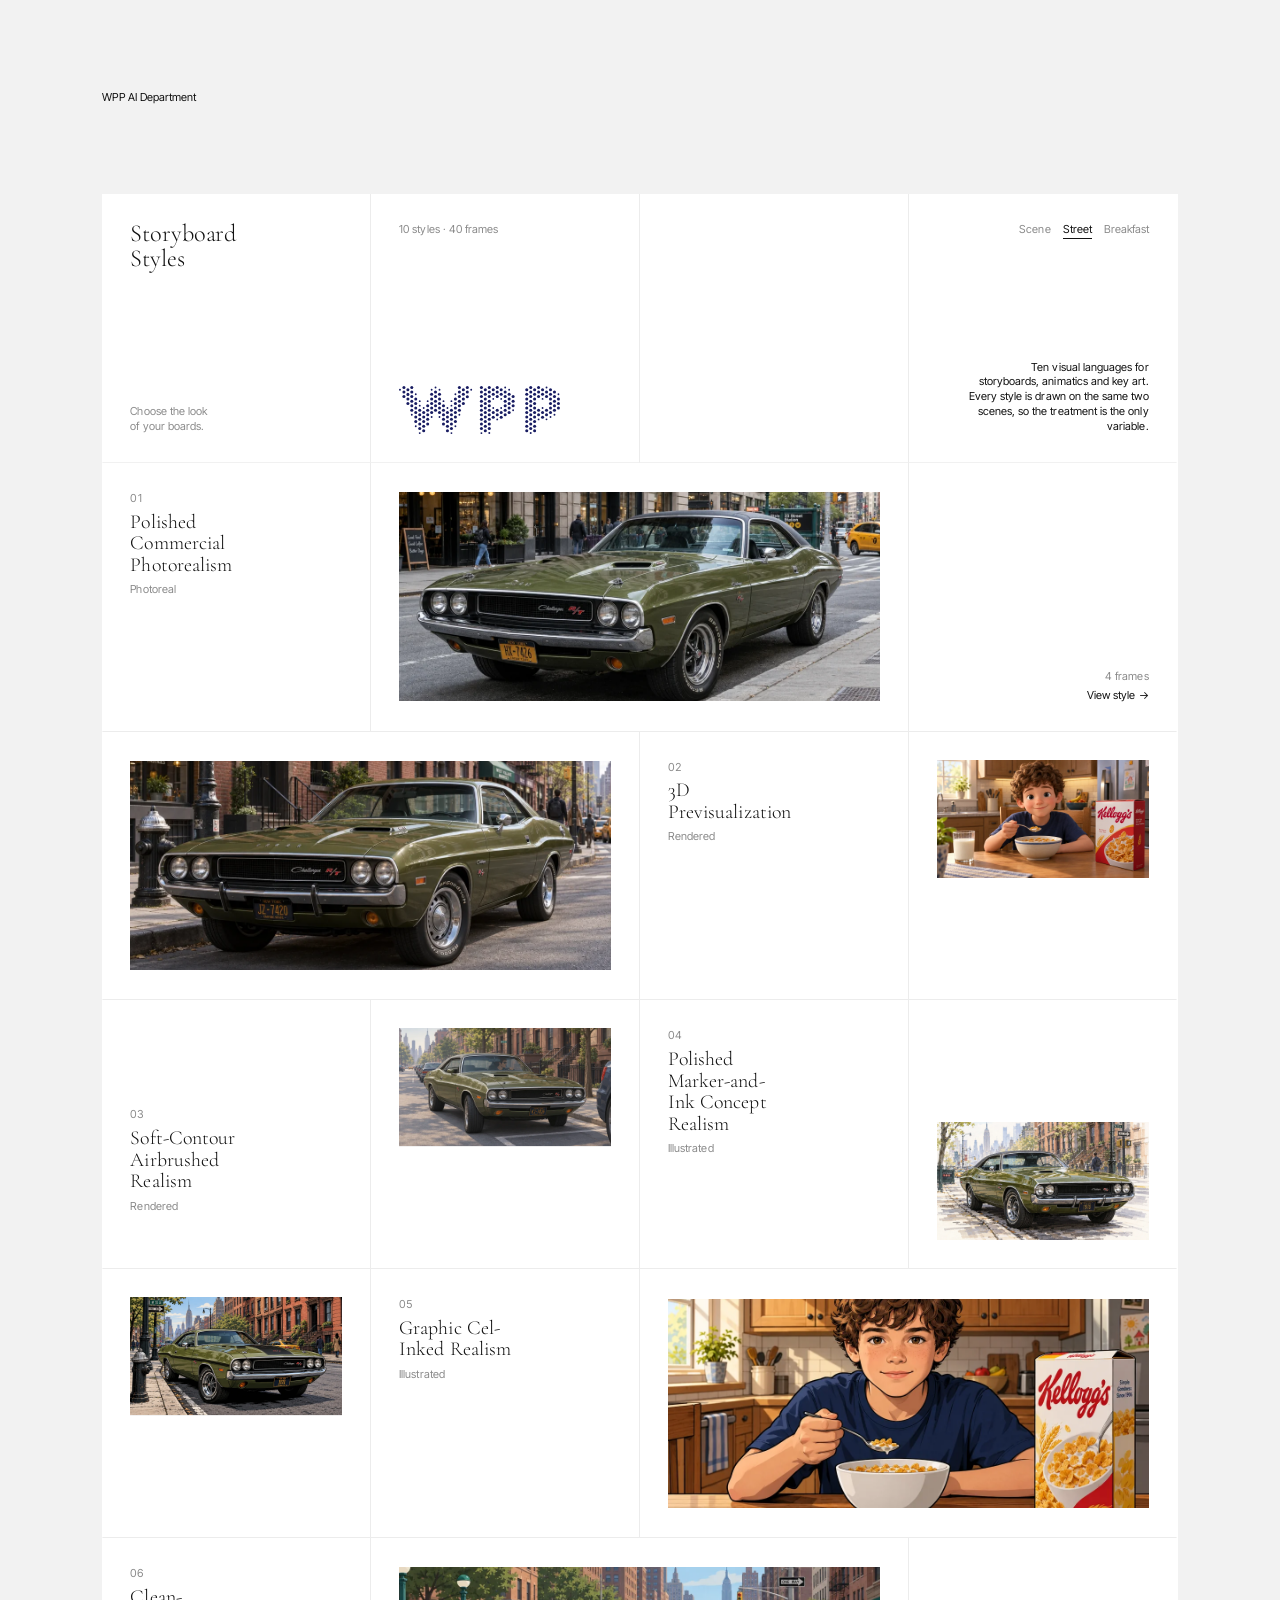
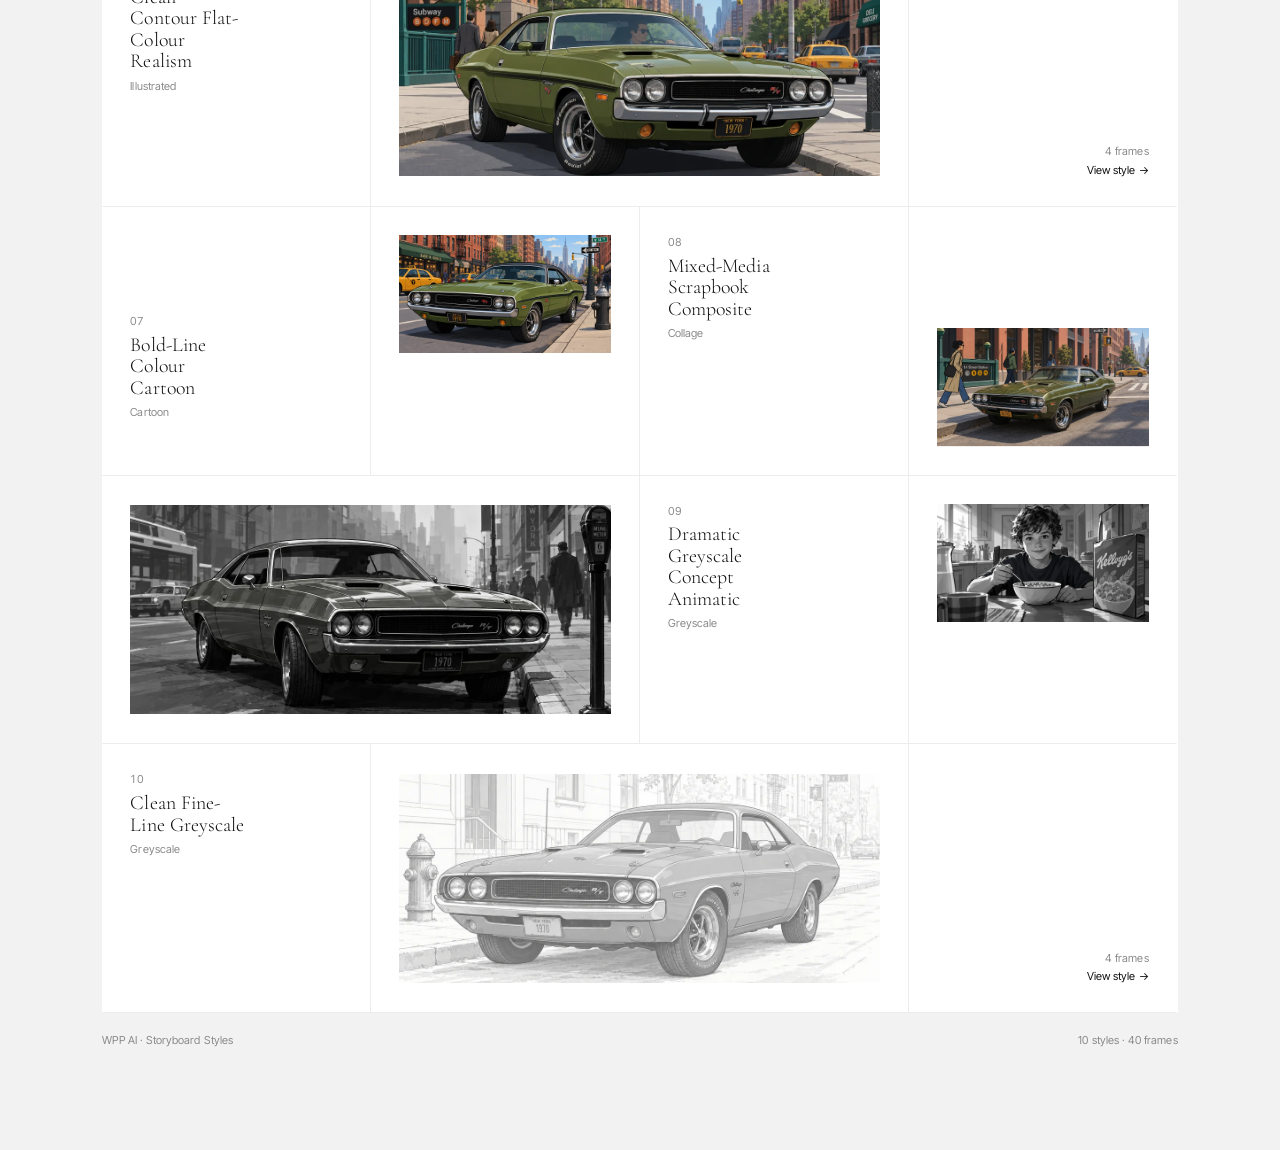
==== index.html @ 251be4d9 "Add files via upload" ====
<!doctype html>
<html lang="en">
<head>
  <meta charset="utf-8">
  <meta name="viewport" content="width=device-width, initial-scale=1">
  <title>Storyboard Styles · WPP AI</title>
  <meta name="description" content="Ten visual languages for storyboards, animatics and key art. Browse and choose the look of your boards.">
  <meta property="og:title" content="Storyboard Styles · WPP AI">
  <meta property="og:description" content="Ten visual languages for storyboards, animatics and key art.">
  <link rel="icon" href="assets/favicon.svg" type="image/svg+xml">
  <link rel="preconnect" href="https://fonts.googleapis.com">
  <link rel="preconnect" href="https://fonts.gstatic.com" crossorigin>
  <link href="https://fonts.googleapis.com/css2?family=Cormorant+Garamond:ital,wght@0,300;0,400;1,300&family=Inter+Tight:wght@400;500&display=swap" rel="stylesheet">
  <link rel="stylesheet" href="styles.css">
</head>
<body>
  <a class="skip" href="#main">Skip to styles</a>

  <p class="crumb" id="crumb">WPP AI Department</p>

  <div class="card" id="main" tabindex="-1">
    <!-- Header row: rendered by app.js so it can change per view -->
    <header class="grid header" id="header"></header>
    <main id="view" aria-live="polite"></main>
  </div>

  <footer class="foot">
    <span>WPP AI · Storyboard Styles</span>
    <span id="foot-count">10 styles · 40 frames</span>
  </footer>

  <!-- Index overlay -->
  <div class="index" id="index" hidden>
    <div class="index-inner">
      <div class="index-head">
        <span class="micro">Index</span>
        <button class="micro link" id="index-close" type="button">Close</button>
      </div>
      <div class="index-body">
        <ol class="index-list" id="index-list"></ol>
        <figure class="index-peek" aria-hidden="true"><img id="index-peek" alt=""></figure>
      </div>
    </div>
  </div>

  <!-- Lightbox -->
  <div class="lightbox" id="lightbox" hidden role="dialog" aria-modal="true" aria-label="Frame viewer">
    <button class="lb-close micro link" id="lb-close" type="button">Close</button>
    <button class="lb-arrow lb-prev" id="lb-prev" type="button" aria-label="Previous frame">←</button>
    <figure class="lb-figure">
      <img id="lb-img" alt="">
      <figcaption class="micro" id="lb-cap"></figcaption>
    </figure>
    <button class="lb-arrow lb-next" id="lb-next" type="button" aria-label="Next frame">→</button>
  </div>

  <div class="toast micro" id="toast" role="status" hidden></div>

  <script src="data.js"></script>
  <script src="app.js"></script>
</body>
</html>
---- styles.css ----
/* Storyboard Styles · WPP AI
   Grid language after the Minus "Projects" page: a white sheet of square cells on a pale ground,
   hairline cell borders, micro labels in a neutral grotesk, names in a light Garamond. */

:root {
  --ground: #f2f2f2;
  --sheet: #ffffff;
  --ink: #111111;
  --muted: #8a8a8a;
  --hair: #ececec;
  --navy: #181c62;           /* sampled from the WPP logo */
  --cell-pad: clamp(14px, 2.2vw, 28px);
  --gutter: clamp(16px, 8vw, 160px);
  --serif: "Cormorant Garamond", "EB Garamond", Garamond, "Times New Roman", serif;
  --sans: "Inter Tight", "Helvetica Neue", Helvetica, Arial, sans-serif;
  --ease: cubic-bezier(.2, .7, .1, 1);
}

* { box-sizing: border-box; }
html { -webkit-text-size-adjust: 100%; }
body {
  margin: 0;
  background: var(--ground);
  color: var(--ink);
  font: 400 11px/1.35 var(--sans);
  letter-spacing: .005em;
  -webkit-font-smoothing: antialiased;
}
img { display: block; max-width: 100%; }
button { font: inherit; color: inherit; background: none; border: 0; padding: 0; cursor: pointer; }
a { color: inherit; text-decoration: none; }
:focus-visible { outline: 1px solid var(--ink); outline-offset: 3px; }

.skip { position: absolute; left: -9999px; }
.skip:focus { left: 16px; top: 16px; background: var(--sheet); padding: 8px 12px; z-index: 50; }

.micro { font: 400 11px/1.35 var(--sans); }
.muted { color: var(--muted); }
.link { position: relative; }
.link::after {
  content: ""; position: absolute; left: 0; right: 0; bottom: -2px; height: 1px;
  background: currentColor; transform: scaleX(0); transform-origin: left;
  transition: transform .5s var(--ease);
}
.link:hover::after, .link:focus-visible::after { transform: scaleX(1); }

/* ---------- Page frame ---------- */
.crumb {
  margin: 0;
  padding: clamp(40px, 7vw, 104px) var(--gutter) clamp(40px, 7vw, 104px);
}
.card {
  width: calc(100% - 2 * var(--gutter));
  max-width: 1320px;
  margin: 0 auto;
  background: var(--sheet);
  outline: none;
}
.foot {
  display: flex; justify-content: space-between; gap: 16px;
  width: calc(100% - 2 * var(--gutter)); max-width: 1320px;
  margin: 0 auto; padding: 20px 0 clamp(48px, 8vw, 120px);
  color: var(--muted);
}

/* ---------- Grid ---------- */
.grid {
  display: grid;
  grid-template-columns: repeat(4, minmax(0, 1fr));
}
.cell {
  position: relative;
  aspect-ratio: 1 / 1;
  padding: var(--cell-pad);
  border-right: 1px solid var(--hair);
  border-bottom: 1px solid var(--hair);
  display: flex; flex-direction: column;
  min-width: 0;
}
.cell.span2 { grid-column: span 2; aspect-ratio: auto; }
.grid { clip-path: inset(0 1px 0 0); }   /* hides the right hairline of the last column */

/* cell alignment helpers */
.tl { justify-content: flex-start; align-items: flex-start; text-align: left; }
.tr { justify-content: flex-start; align-items: flex-end; text-align: right; }
.bl { justify-content: flex-end; align-items: flex-start; text-align: left; }
.br { justify-content: flex-end; align-items: flex-end; text-align: right; }
.split { justify-content: space-between; }

/* ---------- Header ---------- */
.header .cell { aspect-ratio: 1 / 1; }
.title {
  font: 300 clamp(20px, 1.9vw, 27px)/1.02 var(--serif);
  letter-spacing: -.005em;
  margin: 0;
}
.title em { font-style: italic; }
.logo { width: 76%; max-width: 230px; margin-top: auto; }
.logo img { width: 100%; height: auto; }
.menu {
  display: inline-flex; flex-direction: column; gap: 4px; width: 20px; padding: 4px 0;
}
.menu span { display: block; height: 1px; background: var(--ink); transition: transform .4s var(--ease); }
.menu:hover span:first-child { transform: translateX(-3px); }
.menu:hover span:last-child { transform: translateX(3px); }
.intro { max-width: 22ch; margin: 0; }
.intro-wide { max-width: 30ch; }

/* scene toggle */
.toggle { display: inline-flex; gap: 12px; align-items: baseline; }
.toggle button { color: var(--muted); transition: color .3s; }
.toggle button[aria-pressed="true"] { color: var(--ink); }
.toggle button[aria-pressed="true"]::after { transform: scaleX(1); }

/* ---------- Index rows ---------- */
.item { cursor: pointer; }
.frame {
  width: 100%;
  overflow: hidden;
  background: #f6f6f6;
}
.frame img {
  width: 100%; height: 100%;
  object-fit: cover;
  transform: scale(1.001);
  transition: transform 1.2s var(--ease), opacity .6s var(--ease);
}
.frame.wide { aspect-ratio: 2.3 / 1; margin: auto 0; }
.frame.natural { aspect-ratio: 1088 / 608; }
.cell.bottom .frame { margin-top: auto; }
.item.is-hover .frame img { transform: scale(1.035); }
.item .frame img.swap { opacity: 0; }

.name {
  font: 300 clamp(17px, 1.55vw, 22px)/1.08 var(--serif);
  margin: 0;
  max-width: 13ch;
  transition: color .3s;
}
.num { color: var(--muted); margin-bottom: 6px; font-variant-numeric: tabular-nums; }
.fam { color: var(--muted); margin-top: 6px; }
.cta {
  display: inline-block; margin-top: 12px;
  opacity: 0; transform: translateY(4px);
  transition: opacity .45s var(--ease), transform .45s var(--ease);
}
.item.is-hover .cta, .item:focus-visible .cta { opacity: 1; transform: none; }
.meta-cta { opacity: 1; transform: none; }
.item.is-hover .meta-cta::after { transform: scaleX(1); }

/* Mobile list replaces the grid under 760px */
.mlist { display: none; }

/* ---------- Detail ---------- */
.d-name {
  font: 300 clamp(30px, 3.6vw, 52px)/1 var(--serif);
  letter-spacing: -.01em;
  margin: 0;
}
.d-desc { max-width: 34ch; margin: 14px 0 0; font-size: 12px; line-height: 1.45; }
.stage-row { grid-column: 1 / -1; aspect-ratio: auto; padding: var(--cell-pad); }
.stage {
  position: relative;
  display: grid; gap: var(--cell-pad);
  grid-template-columns: 1fr;
}
.stage.compare { grid-template-columns: 1fr 1fr; }
.pane { margin: 0; }
.pane .frame { cursor: zoom-in; }
.pane .frame img { transition: opacity .35s var(--ease), transform 1.2s var(--ease); }
.pane .frame:hover img { transform: scale(1.012); }
.pane figcaption {
  display: flex; justify-content: space-between; gap: 12px;
  padding-top: 10px; color: var(--muted);
}
.pane figcaption b { font-weight: 400; color: var(--ink); }
.stage-bar {
  display: flex; flex-wrap: wrap; justify-content: space-between; align-items: baseline;
  gap: 12px 24px; margin-top: 18px;
}
.stage-bar .group { display: flex; gap: 18px; align-items: baseline; flex-wrap: wrap; }
.select {
  appearance: none; -webkit-appearance: none;
  font: 400 11px var(--sans); color: var(--ink);
  border: 0; border-bottom: 1px solid var(--ink); border-radius: 0;
  background: transparent; padding: 0 16px 2px 0; cursor: pointer;
  background-image: linear-gradient(45deg, transparent 50%, var(--ink) 50%), linear-gradient(135deg, var(--ink) 50%, transparent 50%);
  background-position: right 5px top 6px, right 1px top 6px;
  background-size: 4px 4px; background-repeat: no-repeat;
}

.thumb { cursor: pointer; }
.thumb .frame img { transition: transform 1s var(--ease), opacity .4s; opacity: .55; }
.thumb:hover .frame img { opacity: .9; }
.thumb[aria-current="true"] .frame img { opacity: 1; }
.thumb .tcap, .thumb .bar { align-self: stretch; }
.thumb .tcap { display: flex; justify-content: space-between; margin-top: 10px; color: var(--muted); }
.thumb[aria-current="true"] .tcap { color: var(--ink); }
.thumb .bar { height: 1px; background: var(--ink); margin-top: 8px; transform: scaleX(0); transform-origin: left; transition: transform .5s var(--ease); }
.thumb[aria-current="true"] .bar { transform: scaleX(1); }

.nav-cell .name { max-width: 16ch; }
.nav-cell .frame { width: 64%; margin-top: auto; }
.nav-cell.br .frame { margin-left: auto; }

/* ---------- Index overlay ---------- */
.index {
  position: fixed; inset: 0; z-index: 40;
  background: var(--ground);
  display: flex; justify-content: center; align-items: stretch;
  animation: fade .35s var(--ease);
}
.index[hidden] { display: none; }
.index-inner { width: calc(100% - 2 * var(--gutter)); max-width: 1320px; display: flex; flex-direction: column; }
.index-head { display: flex; justify-content: space-between; padding: clamp(40px, 7vw, 104px) 0 32px; }
.index-body { display: grid; grid-template-columns: 1.2fr 1fr; gap: 48px; flex: 1; min-height: 0; }
.index-list { list-style: none; margin: 0; padding: 0; overflow: auto; }
.index-list li { border-top: 1px solid #e2e2e2; }
.index-list li:last-child { border-bottom: 1px solid #e2e2e2; }
.index-list a {
  display: grid; grid-template-columns: 40px 1fr auto; align-items: baseline; gap: 12px;
  padding: 12px 0;
}
.index-list .iname { font: 300 clamp(22px, 2.6vw, 36px)/1.05 var(--serif); transition: transform .5s var(--ease); }
.index-list a:hover .iname, .index-list a:focus-visible .iname { transform: translateX(8px); }
.index-peek { margin: 0; align-self: start; position: sticky; top: 0; }
.index-peek img { width: 100%; aspect-ratio: 1088 / 608; object-fit: cover; opacity: 0; transition: opacity .35s var(--ease); }
.index-peek img.on { opacity: 1; }

/* ---------- Lightbox ---------- */
.lightbox {
  position: fixed; inset: 0; z-index: 45; background: #fff;
  display: grid; grid-template-columns: 64px 1fr 64px; align-items: center;
  animation: fade .3s var(--ease);
}
.lightbox[hidden] { display: none; }
.lb-figure { margin: 0; display: flex; flex-direction: column; align-items: center; gap: 12px; padding: 56px 0; height: 100vh; justify-content: center; }
.lb-figure img { max-height: calc(100vh - 140px); width: auto; max-width: 100%; object-fit: contain; }
.lb-figure figcaption { color: var(--muted); }
.lb-close { position: absolute; top: 24px; right: 28px; z-index: 2; }
.lb-arrow { font: 300 28px var(--serif); height: 100%; opacity: .5; transition: opacity .3s; }
.lb-arrow:hover { opacity: 1; }

.toast {
  position: fixed; left: 50%; bottom: 28px; transform: translateX(-50%);
  background: var(--ink); color: #fff; padding: 9px 14px; z-index: 60;
  animation: fade .3s var(--ease);
}

/* ---------- View transition ---------- */
#view.enter { animation: rise .6s var(--ease); }
@keyframes rise { from { opacity: 0; transform: translateY(8px); } to { opacity: 1; transform: none; } }
@keyframes fade { from { opacity: 0; } to { opacity: 1; } }

@media (prefers-reduced-motion: reduce) {
  *, *::before, *::after { animation: none !important; transition: none !important; }
}

/* ---------- Responsive ---------- */
@media (max-width: 1080px) {
  .name { max-width: none; }
  .cta { opacity: 1; transform: none; }
}

@media (max-width: 760px) {
  body { font-size: 12px; }
  .micro { font-size: 12px; }
  :root { --gutter: 16px; --cell-pad: 16px; }
  .crumb { padding: 28px var(--gutter); }

  .header { grid-template-columns: 1fr 1fr; }
  .header .cell { aspect-ratio: auto; min-height: 150px; }
  .header .hide-m { display: none; }
  .logo { width: 88%; }

  .rows { display: none; }
  .mlist { display: block; }
  .mitem { display: block; padding: 16px; border-bottom: 1px solid var(--hair); }
  .mitem .frame { aspect-ratio: 1088 / 608; }
  .mitem .mrow { display: flex; justify-content: space-between; align-items: flex-end; gap: 12px; margin-top: 12px; }
  .mitem .name { max-width: none; font-size: 22px; }
  .mitem .mrow > .micro, .cta { white-space: nowrap; }
  .nav-cell { gap: 14px; }

  .detail .grid { grid-template-columns: 1fr 1fr; }
  .detail .cell { aspect-ratio: auto; min-height: 0; }
  .detail .d-head { grid-column: 1 / -1; }
  .detail .hide-m { display: none; }
  .stage.compare { grid-template-columns: 1fr; }
  .nav-cell .frame { width: 100%; }

  .index-body { grid-template-columns: 1fr; }
  .index-peek { display: none; }
  .lightbox { grid-template-columns: 40px 1fr 40px; }
}
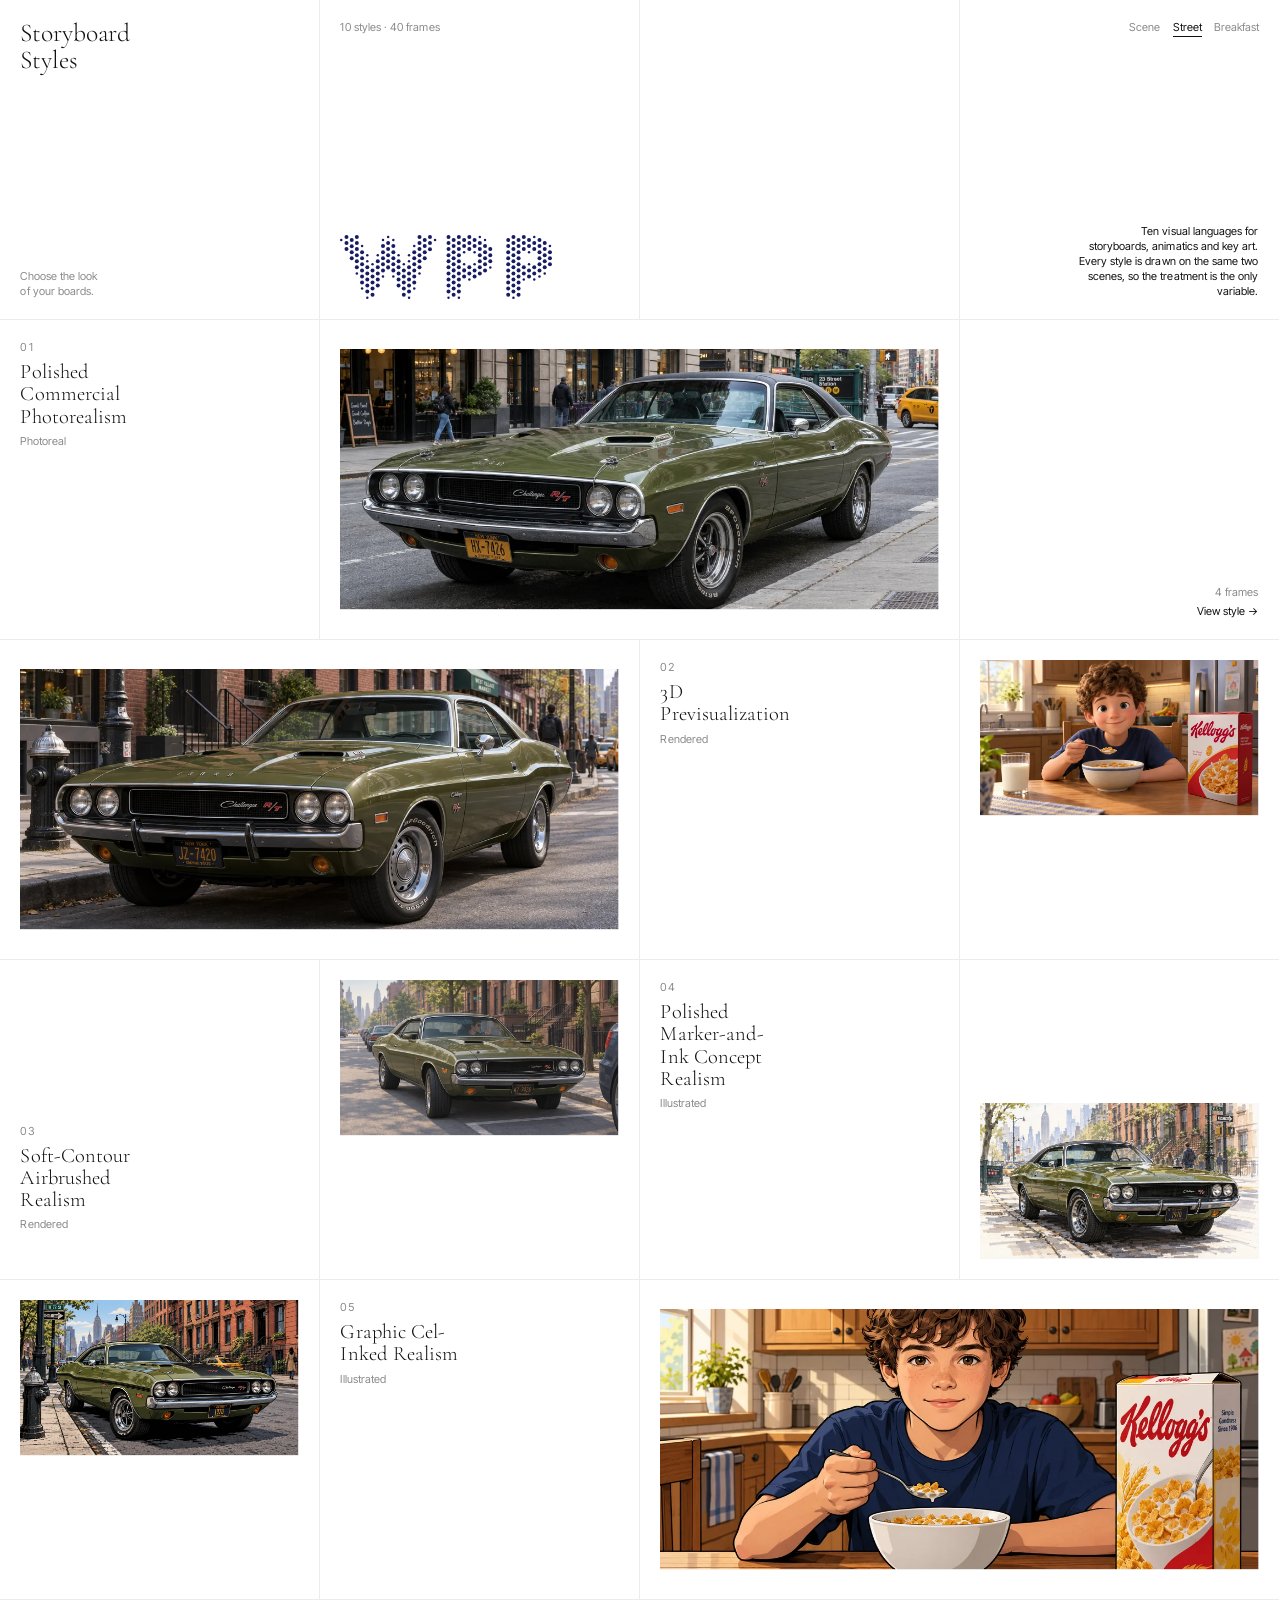
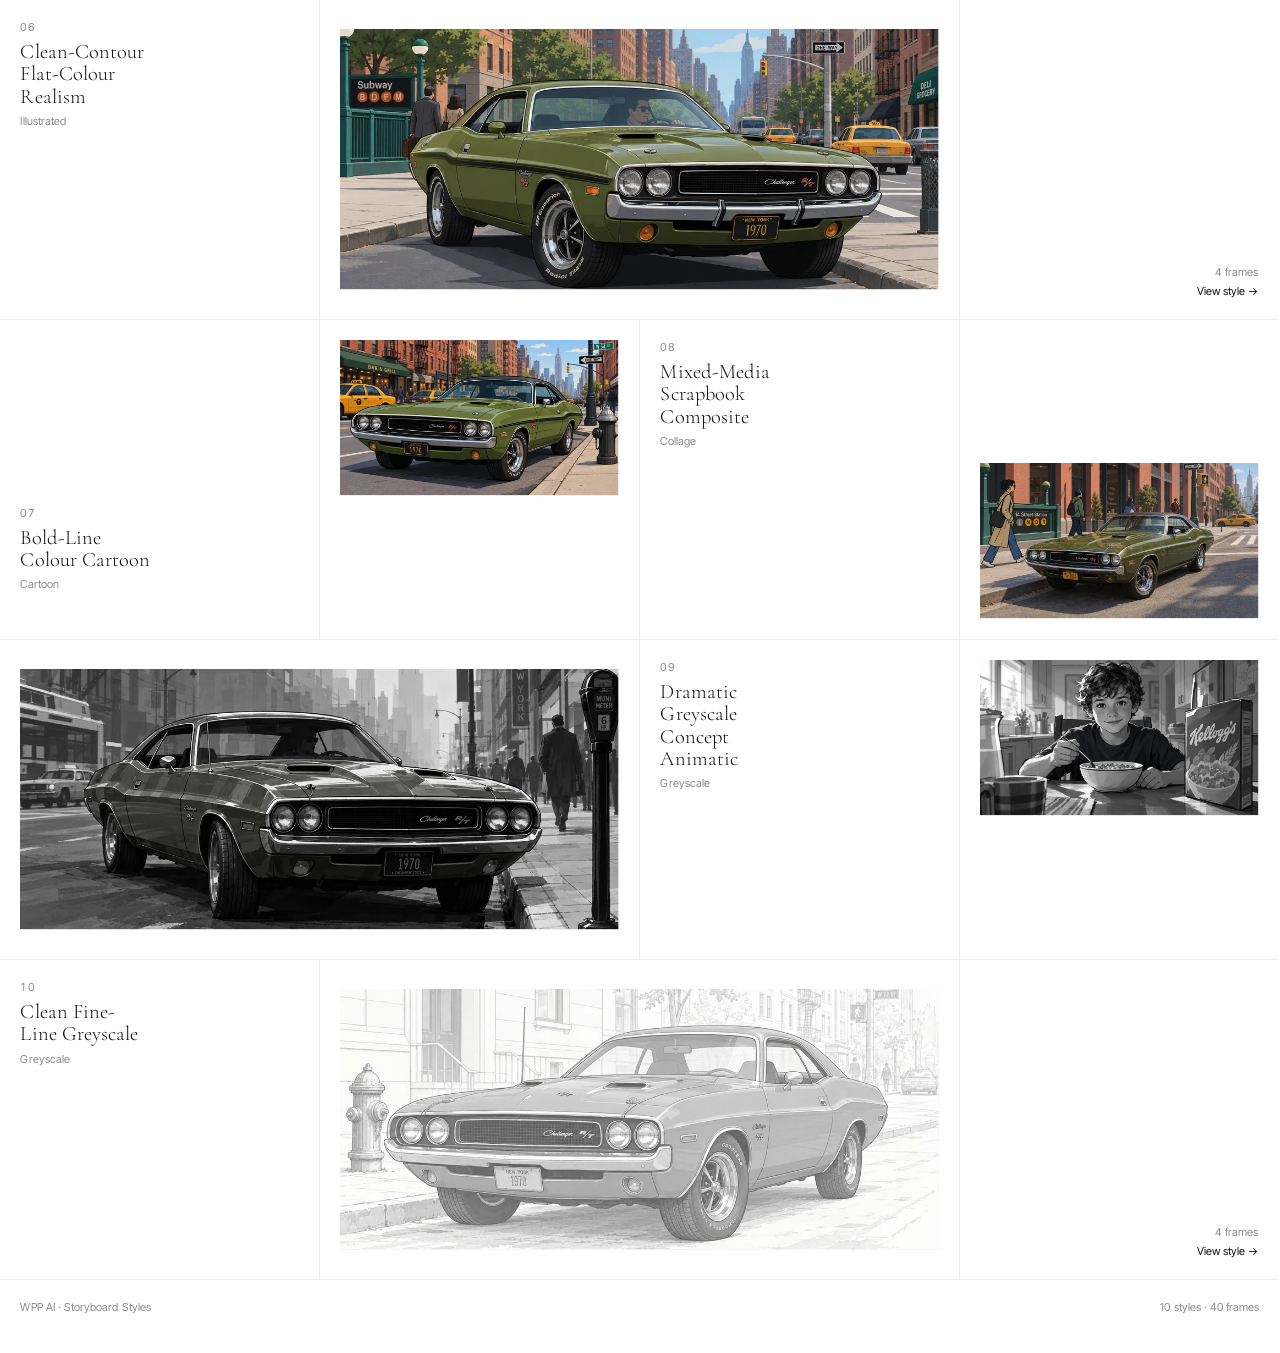
==== commit 7d2846f2: "Add files via upload" ====
--- a/index.html
+++ b/index.html
@@ -15,8 +15,6 @@
 </head>
 <body>
   <a class="skip" href="#main">Skip to styles</a>
-
-  <p class="crumb" id="crumb">WPP AI Department</p>
 
   <div class="card" id="main" tabindex="-1">
     <!-- Header row: rendered by app.js so it can change per view -->
--- a/styles.css
+++ b/styles.css
@@ -9,8 +9,9 @@
   --muted: #8a8a8a;
   --hair: #ececec;
   --navy: #181c62;           /* sampled from the WPP logo */
-  --cell-pad: clamp(14px, 2.2vw, 28px);
-  --gutter: clamp(16px, 8vw, 160px);
+  --cell-pad: clamp(14px, 1.6vw, 40px);
+  --gutter: clamp(16px, 2.4vw, 56px);
+  --micro: clamp(11px, .68vw, 15px);
   --serif: "Cormorant Garamond", "EB Garamond", Garamond, "Times New Roman", serif;
   --sans: "Inter Tight", "Helvetica Neue", Helvetica, Arial, sans-serif;
   --ease: cubic-bezier(.2, .7, .1, 1);
@@ -22,7 +23,7 @@
   margin: 0;
   background: var(--ground);
   color: var(--ink);
-  font: 400 11px/1.35 var(--sans);
+  font: 400 var(--micro)/1.35 var(--sans);
   letter-spacing: .005em;
   -webkit-font-smoothing: antialiased;
 }
@@ -34,7 +35,7 @@
 .skip { position: absolute; left: -9999px; }
 .skip:focus { left: 16px; top: 16px; background: var(--sheet); padding: 8px 12px; z-index: 50; }
 
-.micro { font: 400 11px/1.35 var(--sans); }
+.micro { font: 400 var(--micro)/1.35 var(--sans); }
 .muted { color: var(--muted); }
 .link { position: relative; }
 .link::after {
@@ -47,19 +48,18 @@
 /* ---------- Page frame ---------- */
 .crumb {
   margin: 0;
-  padding: clamp(40px, 7vw, 104px) var(--gutter) clamp(40px, 7vw, 104px);
+  padding: clamp(20px, 2vw, 40px) var(--gutter);
 }
 .card {
   width: calc(100% - 2 * var(--gutter));
-  max-width: 1320px;
   margin: 0 auto;
   background: var(--sheet);
   outline: none;
 }
 .foot {
   display: flex; justify-content: space-between; gap: 16px;
-  width: calc(100% - 2 * var(--gutter)); max-width: 1320px;
-  margin: 0 auto; padding: 20px 0 clamp(48px, 8vw, 120px);
+  width: calc(100% - 2 * var(--gutter));
+  margin: 0 auto; padding: 20px 0 clamp(32px, 4vw, 80px);
   color: var(--muted);
 }
 
@@ -90,12 +90,12 @@
 /* ---------- Header ---------- */
 .header .cell { aspect-ratio: 1 / 1; }
 .title {
-  font: 300 clamp(20px, 1.9vw, 27px)/1.02 var(--serif);
+  font: 300 clamp(20px, 2vw, 44px)/1.02 var(--serif);
   letter-spacing: -.005em;
   margin: 0;
 }
 .title em { font-style: italic; }
-.logo { width: 76%; max-width: 230px; margin-top: auto; }
+.logo { width: 76%; max-width: 360px; margin-top: auto; }
 .logo img { width: 100%; height: auto; }
 .menu {
   display: inline-flex; flex-direction: column; gap: 4px; width: 20px; padding: 4px 0;
@@ -132,7 +132,7 @@
 .item .frame img.swap { opacity: 0; }
 
 .name {
-  font: 300 clamp(17px, 1.55vw, 22px)/1.08 var(--serif);
+  font: 300 clamp(17px, 1.6vw, 34px)/1.08 var(--serif);
   margin: 0;
   max-width: 13ch;
   transition: color .3s;
@@ -153,11 +153,11 @@
 
 /* ---------- Detail ---------- */
 .d-name {
-  font: 300 clamp(30px, 3.6vw, 52px)/1 var(--serif);
+  font: 300 clamp(30px, 3.6vw, 84px)/1 var(--serif);
   letter-spacing: -.01em;
   margin: 0;
 }
-.d-desc { max-width: 34ch; margin: 14px 0 0; font-size: 12px; line-height: 1.45; }
+.d-desc { max-width: 34ch; margin: 14px 0 0; font-size: clamp(12px, .85vw, 18px); line-height: 1.45; }
 .stage-row { grid-column: 1 / -1; aspect-ratio: auto; padding: var(--cell-pad); }
 .stage {
   position: relative;
@@ -181,7 +181,7 @@
 .stage-bar .group { display: flex; gap: 18px; align-items: baseline; flex-wrap: wrap; }
 .select {
   appearance: none; -webkit-appearance: none;
-  font: 400 11px var(--sans); color: var(--ink);
+  font: 400 var(--micro) var(--sans); color: var(--ink);
   border: 0; border-bottom: 1px solid var(--ink); border-radius: 0;
   background: transparent; padding: 0 16px 2px 0; cursor: pointer;
   background-image: linear-gradient(45deg, transparent 50%, var(--ink) 50%), linear-gradient(135deg, var(--ink) 50%, transparent 50%);
@@ -211,8 +211,8 @@
   animation: fade .35s var(--ease);
 }
 .index[hidden] { display: none; }
-.index-inner { width: calc(100% - 2 * var(--gutter)); max-width: 1320px; display: flex; flex-direction: column; }
-.index-head { display: flex; justify-content: space-between; padding: clamp(40px, 7vw, 104px) 0 32px; }
+.index-inner { width: calc(100% - 2 * var(--gutter)); display: flex; flex-direction: column; }
+.index-head { display: flex; justify-content: space-between; padding: clamp(20px, 2vw, 40px) 0 32px; }
 .index-body { display: grid; grid-template-columns: 1.2fr 1fr; gap: 48px; flex: 1; min-height: 0; }
 .index-list { list-style: none; margin: 0; padding: 0; overflow: auto; }
 .index-list li { border-top: 1px solid #e2e2e2; }
@@ -221,7 +221,7 @@
   display: grid; grid-template-columns: 40px 1fr auto; align-items: baseline; gap: 12px;
   padding: 12px 0;
 }
-.index-list .iname { font: 300 clamp(22px, 2.6vw, 36px)/1.05 var(--serif); transition: transform .5s var(--ease); }
+.index-list .iname { font: 300 clamp(22px, 2.6vw, 52px)/1.05 var(--serif); transition: transform .5s var(--ease); }
 .index-list a:hover .iname, .index-list a:focus-visible .iname { transform: translateX(8px); }
 .index-peek { margin: 0; align-self: start; position: sticky; top: 0; }
 .index-peek img { width: 100%; aspect-ratio: 1088 / 608; object-fit: cover; opacity: 0; transition: opacity .35s var(--ease); }
@@ -293,3 +293,20 @@
   .index-peek { display: none; }
   .lightbox { grid-template-columns: 40px 1fr 40px; }
 }
+
+/* Keep the single-frame stage inside the window height on large screens */
+.stage:not(.compare) .pane { width: 100%; max-width: calc(70vh * 1088 / 608); margin-inline: auto; }
+.stage.compare .pane { max-width: calc(70vh * 1088 / 608); justify-self: center; width: 100%; }
+
+/* Style pages: shorter header rows so the frames sit in the first screen */
+.is-detail .header .cell { aspect-ratio: auto; min-height: clamp(150px, 11vw, 230px); }
+.is-detail .header .logo { width: 56%; }
+.is-detail .detail .grid > .cell:not(.stage-row):not(.thumb):not(.nav-cell) { aspect-ratio: auto; min-height: clamp(150px, 11vw, 240px); }
+.is-detail .thumb, .is-detail .nav-cell { aspect-ratio: auto; }
+@media (max-width: 760px) { .is-detail .header .cell { min-height: 120px; } }
+
+/* Full-bleed: the sheet fills the window, no outer frame, no top label */
+body { background: var(--sheet); }
+.card { width: 100%; max-width: none; }
+.foot { width: 100%; max-width: none; padding: 20px var(--cell-pad) clamp(24px, 3vw, 48px); }
+.index-inner { width: 100%; padding-inline: var(--cell-pad); }
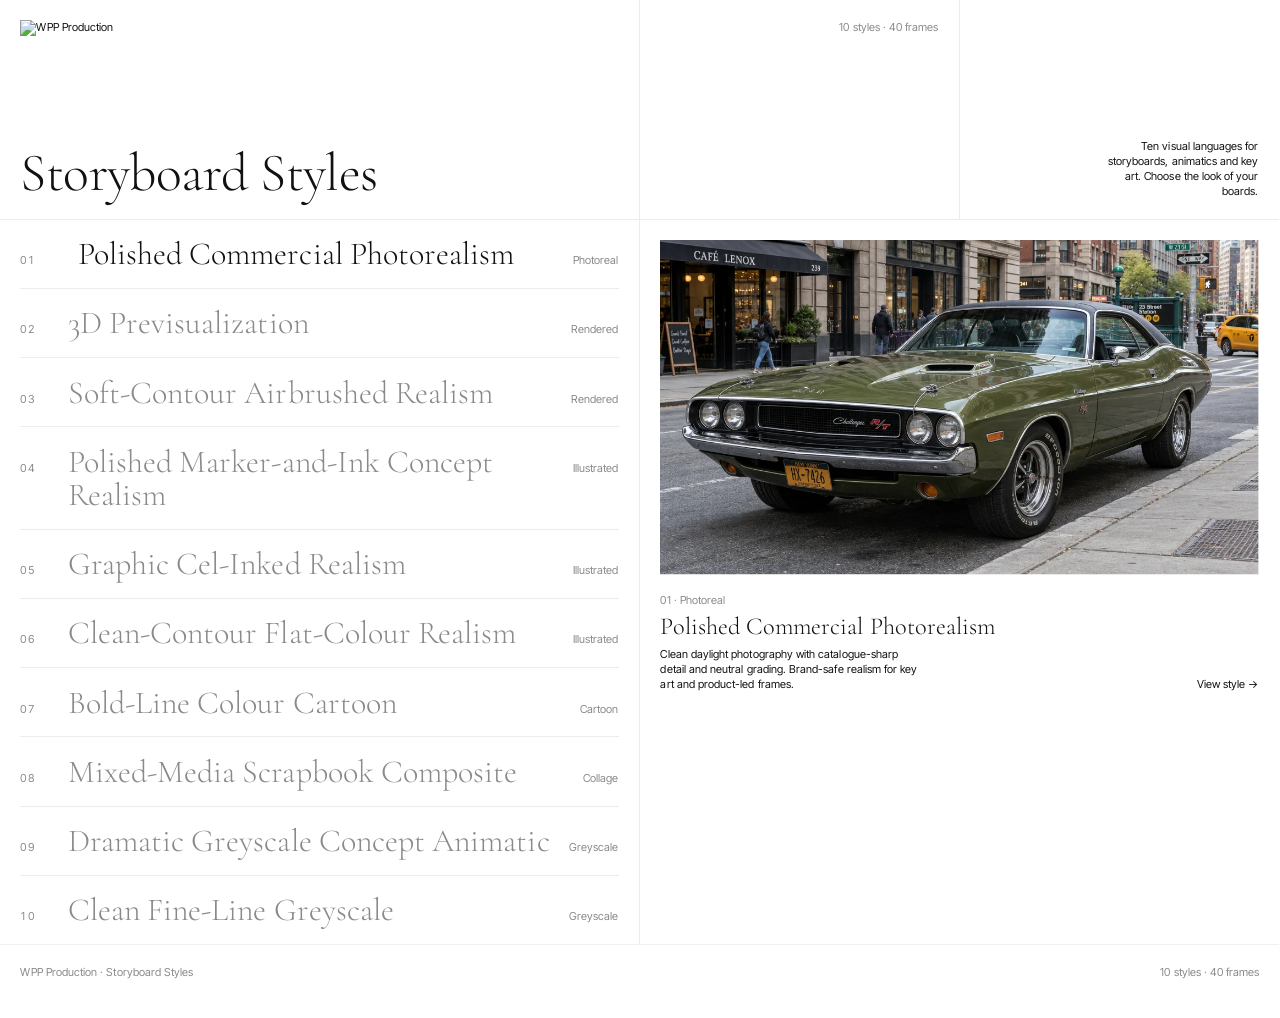
==== commit f216aef9: "Add files via upload" ====
--- a/index.html
+++ b/index.html
@@ -3,9 +3,9 @@
 <head>
   <meta charset="utf-8">
   <meta name="viewport" content="width=device-width, initial-scale=1">
-  <title>Storyboard Styles · WPP AI</title>
+  <title>Storyboard Styles · WPP Production</title>
   <meta name="description" content="Ten visual languages for storyboards, animatics and key art. Browse and choose the look of your boards.">
-  <meta property="og:title" content="Storyboard Styles · WPP AI">
+  <meta property="og:title" content="Storyboard Styles · WPP Production">
   <meta property="og:description" content="Ten visual languages for storyboards, animatics and key art.">
   <link rel="icon" href="assets/favicon.svg" type="image/svg+xml">
   <link rel="preconnect" href="https://fonts.googleapis.com">
@@ -23,23 +23,9 @@
   </div>
 
   <footer class="foot">
-    <span>WPP AI · Storyboard Styles</span>
+    <span>WPP Production · Storyboard Styles</span>
     <span id="foot-count">10 styles · 40 frames</span>
   </footer>
-
-  <!-- Index overlay -->
-  <div class="index" id="index" hidden>
-    <div class="index-inner">
-      <div class="index-head">
-        <span class="micro">Index</span>
-        <button class="micro link" id="index-close" type="button">Close</button>
-      </div>
-      <div class="index-body">
-        <ol class="index-list" id="index-list"></ol>
-        <figure class="index-peek" aria-hidden="true"><img id="index-peek" alt=""></figure>
-      </div>
-    </div>
-  </div>
 
   <!-- Lightbox -->
   <div class="lightbox" id="lightbox" hidden role="dialog" aria-modal="true" aria-label="Frame viewer">
--- a/styles.css
+++ b/styles.css
@@ -310,3 +310,81 @@
 .card { width: 100%; max-width: none; }
 .foot { width: 100%; max-width: none; padding: 20px var(--cell-pad) clamp(24px, 3vw, 48px); }
 .index-inner { width: 100%; padding-inline: var(--cell-pad); }
+
+.crumb { display: none; }
+.header .menu { align-self: flex-end; }
+
+/* ================= Home (v03): list is the main page ================= */
+.home-page .header .cell { aspect-ratio: auto; min-height: clamp(220px, 17vw, 380px); }
+.h-brand { gap: 24px; }
+.logo-home { width: min(78%, 620px); max-width: none; margin-top: 0; }
+.h-title {
+  margin: 0;
+  font: 300 clamp(34px, 4.2vw, 96px)/.95 var(--serif);
+  letter-spacing: -.012em;
+}
+.h-desc .intro { max-width: 26ch; }
+
+.home .cell { aspect-ratio: auto; }
+.hlist-cell { padding-block: 0; }
+.hlist { list-style: none; margin: 0; padding: 0; }
+.hlist li + li { border-top: 1px solid var(--hair); }
+.hrow {
+  display: grid; grid-template-columns: 3.2em 1fr auto; align-items: baseline; gap: 12px;
+  padding: clamp(14px, 1.35vw, 26px) 0;
+}
+.hthumb { display: none; }
+.hname {
+  font: 300 clamp(24px, 2.5vw, 54px)/1.05 var(--serif);
+  color: var(--muted);
+  transition: color .35s var(--ease), transform .6s var(--ease);
+}
+.hrow:hover .hname, .hrow:focus-visible .hname, .hrow.on .hname { color: var(--ink); }
+.hrow.on .hname { transform: translateX(10px); }
+.hnum, .hfam { font-variant-numeric: tabular-nums; }
+
+.hpeek-cell { padding-block: 0; }
+.hpeek {
+  position: sticky; top: 0;
+  padding-block: var(--cell-pad);
+  display: flex; flex-direction: column; gap: 18px;
+}
+.hpeek-frame img { transition: opacity .35s var(--ease); }
+.hpeek-frame img.swap { opacity: 0; }
+.hpeek-cap { display: flex; justify-content: space-between; align-items: flex-end; gap: 24px; }
+.hpeek-name { margin: 6px 0 0; font: 300 clamp(22px, 1.9vw, 40px)/1.05 var(--serif); }
+.hpeek-desc { margin: 8px 0 0; max-width: 44ch; color: var(--ink); }
+.hpeek-cap .link { white-space: nowrap; }
+
+@media (max-width: 1080px) {
+  .hpeek-cap { flex-direction: column; align-items: flex-start; gap: 12px; }
+}
+
+/* Mobile: a large thumbnail per style, no side preview */
+@media (max-width: 760px) {
+  .home-page .header { grid-template-columns: 1fr; }
+  .home-page .header .cell { min-height: 0; grid-column: 1 / -1; }
+  .h-brand { min-height: 0; padding-bottom: 28px !important; gap: 36px; }
+  .logo-home { width: 88%; }
+  .h-title { font-size: 40px; }
+  .h-desc { justify-content: flex-start !important; align-items: flex-start !important; text-align: left !important; }
+  .h-desc .intro { max-width: none; }
+
+  .home { grid-template-columns: 1fr; }
+  .home .cell { grid-column: 1 / -1; }
+  .hpeek-cell { display: none; }
+  .hlist-cell { padding: 0; }
+  .hlist li + li { border-top: 0; }
+  .hrow {
+    grid-template-columns: auto 1fr; grid-template-areas: "thumb thumb" "num fam" "name name";
+    gap: 6px 12px; padding: 16px 16px 28px;
+  }
+  .hthumb { display: block; grid-area: thumb; aspect-ratio: 1088 / 608; margin-bottom: 8px; }
+  .hthumb img { width: 100%; height: 100%; object-fit: cover; }
+  .hnum { grid-area: num; } .hfam { grid-area: fam; text-align: right; }
+  .hname { grid-area: name; color: var(--ink); font-size: 26px; }
+  .hrow.on .hname { transform: none; }
+}
+
+/* Style pages: new wide logo needs more room in its cell */
+.is-detail .header .logo { width: 88%; max-width: 380px; }
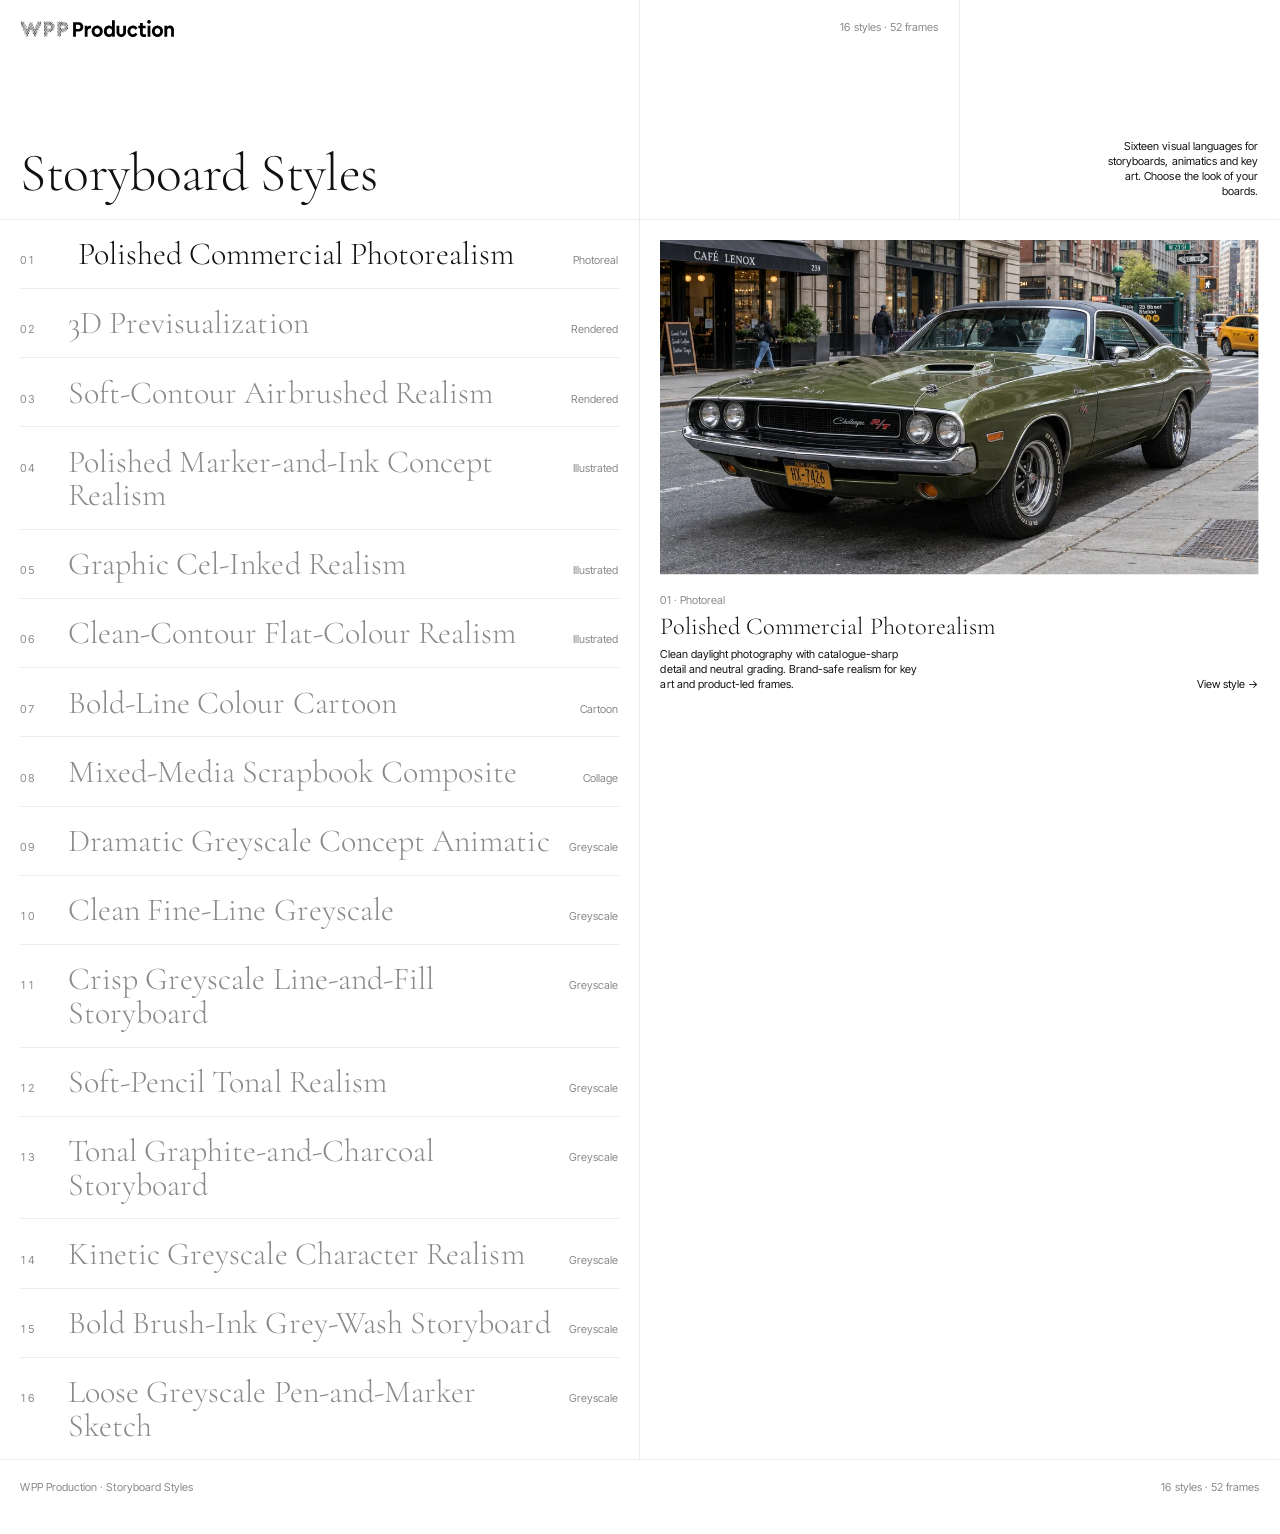
==== commit 4ed22cc0: "Add files via upload" ====
--- a/index.html
+++ b/index.html
@@ -4,9 +4,9 @@
   <meta charset="utf-8">
   <meta name="viewport" content="width=device-width, initial-scale=1">
   <title>Storyboard Styles · WPP Production</title>
-  <meta name="description" content="Ten visual languages for storyboards, animatics and key art. Browse and choose the look of your boards.">
+  <meta name="description" content="Sixteen visual languages for storyboards, animatics and key art. Browse and choose the look of your boards.">
   <meta property="og:title" content="Storyboard Styles · WPP Production">
-  <meta property="og:description" content="Ten visual languages for storyboards, animatics and key art.">
+  <meta property="og:description" content="Sixteen visual languages for storyboards, animatics and key art.">
   <link rel="icon" href="assets/favicon.svg" type="image/svg+xml">
   <link rel="preconnect" href="https://fonts.googleapis.com">
   <link rel="preconnect" href="https://fonts.gstatic.com" crossorigin>
@@ -24,7 +24,7 @@
 
   <footer class="foot">
     <span>WPP Production · Storyboard Styles</span>
-    <span id="foot-count">10 styles · 40 frames</span>
+    <span id="foot-count">16 styles · 52 frames</span>
   </footer>
 
   <!-- Lightbox -->
--- a/styles.css
+++ b/styles.css
@@ -388,3 +388,8 @@
 
 /* Style pages: new wide logo needs more room in its cell */
 .is-detail .header .logo { width: 88%; max-width: 380px; }
+
+/* Smaller, quieter logo */
+.logo-home { width: clamp(150px, 12vw, 250px); }
+.is-detail .header .logo { width: clamp(130px, 10vw, 210px); }
+@media (max-width: 760px) { .logo-home { width: 150px; } }
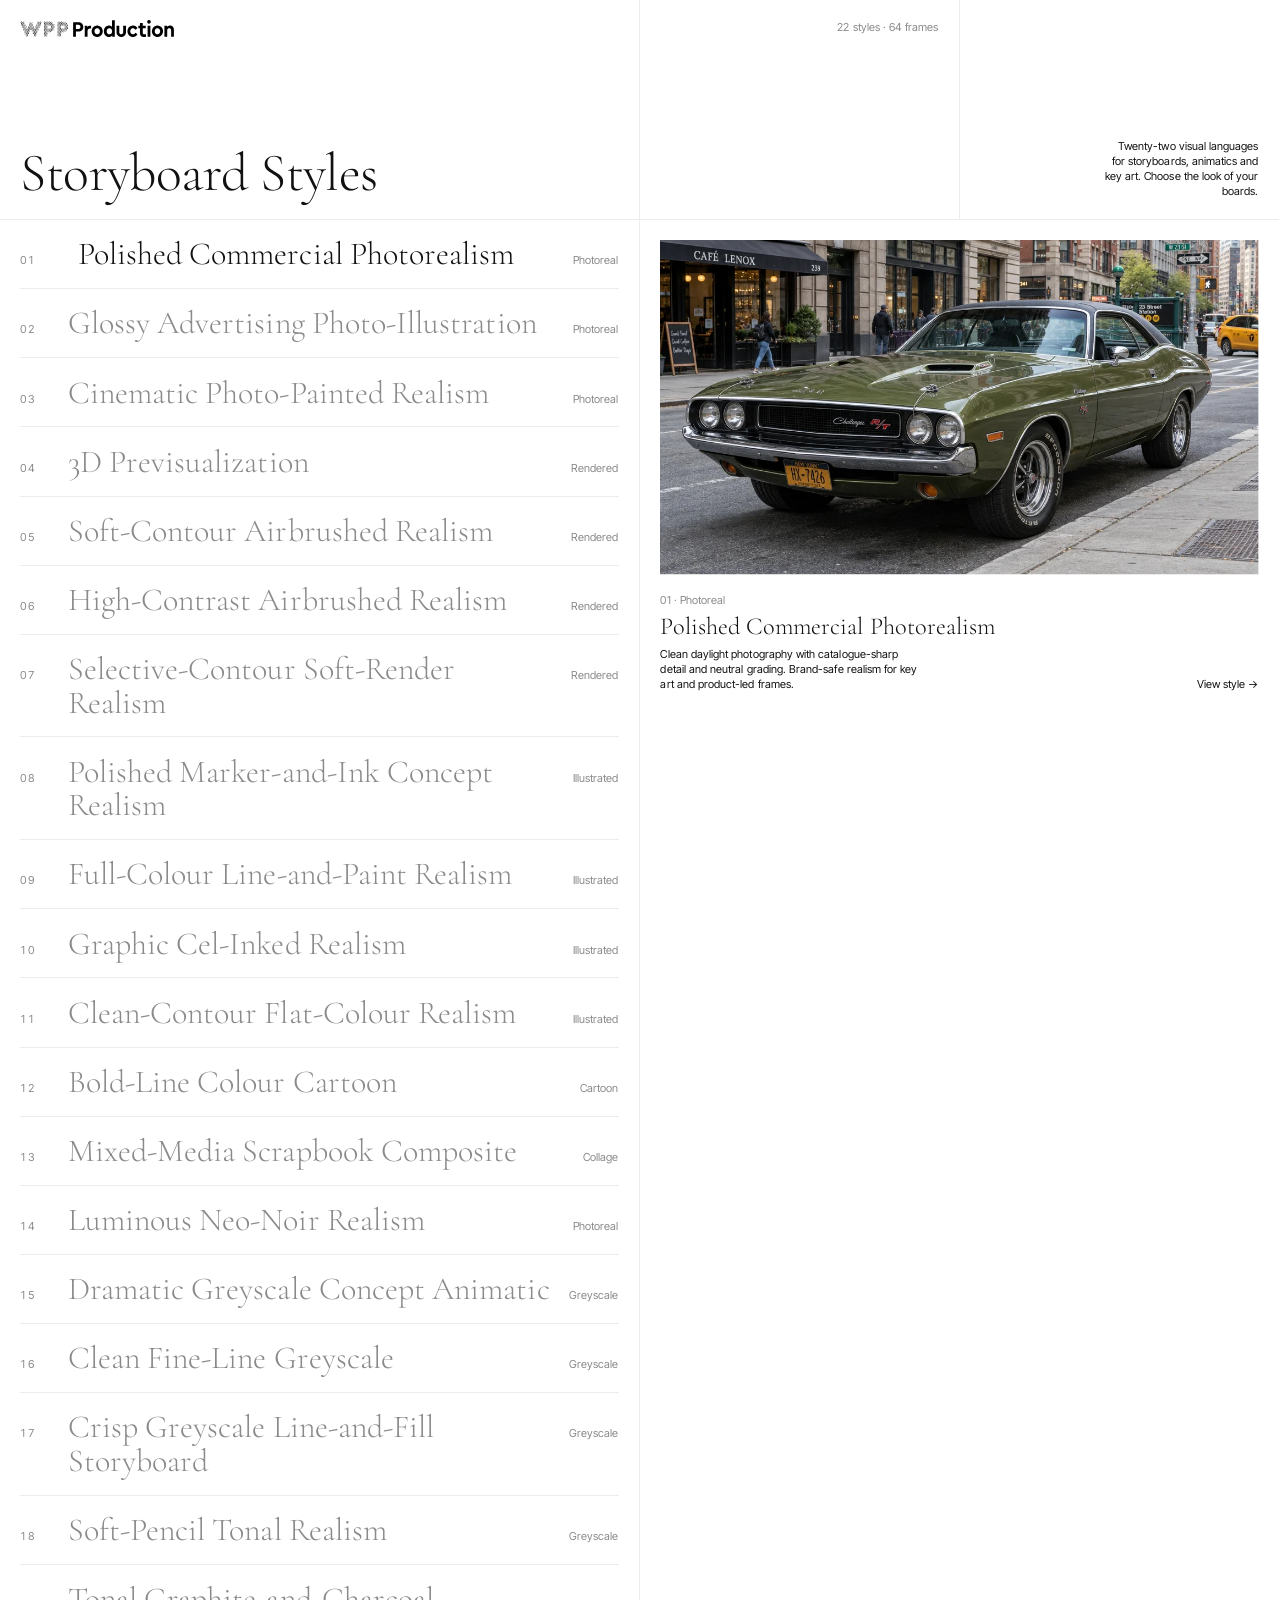
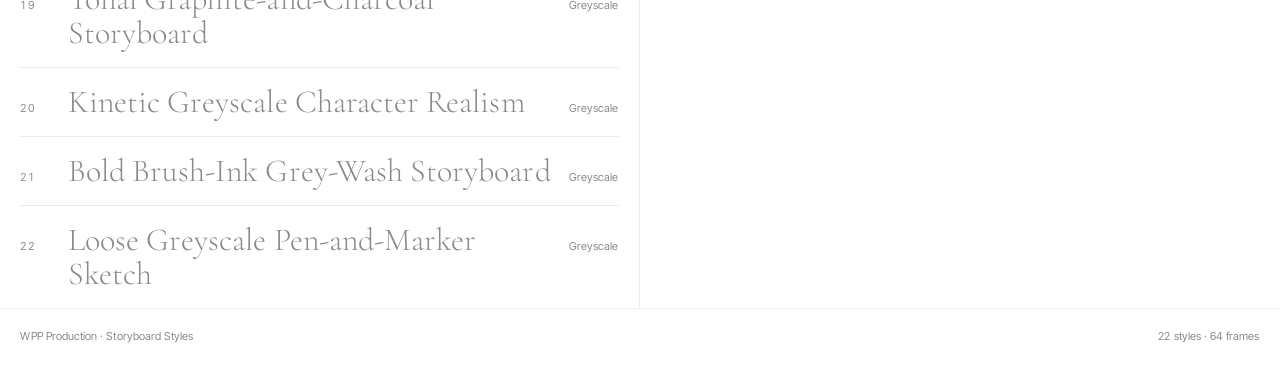
==== commit 17f7e208: "Add files via upload" ====
--- a/index.html
+++ b/index.html
@@ -4,9 +4,9 @@
   <meta charset="utf-8">
   <meta name="viewport" content="width=device-width, initial-scale=1">
   <title>Storyboard Styles · WPP Production</title>
-  <meta name="description" content="Sixteen visual languages for storyboards, animatics and key art. Browse and choose the look of your boards.">
+  <meta name="description" content="Twenty-two visual languages for storyboards, animatics and key art. Browse and choose the look of your boards.">
   <meta property="og:title" content="Storyboard Styles · WPP Production">
-  <meta property="og:description" content="Sixteen visual languages for storyboards, animatics and key art.">
+  <meta property="og:description" content="Twenty-two visual languages for storyboards, animatics and key art.">
   <link rel="icon" href="assets/favicon.svg" type="image/svg+xml">
   <link rel="preconnect" href="https://fonts.googleapis.com">
   <link rel="preconnect" href="https://fonts.gstatic.com" crossorigin>
@@ -24,7 +24,7 @@
 
   <footer class="foot">
     <span>WPP Production · Storyboard Styles</span>
-    <span id="foot-count">16 styles · 52 frames</span>
+    <span id="foot-count">22 styles · 64 frames</span>
   </footer>
 
   <!-- Lightbox -->
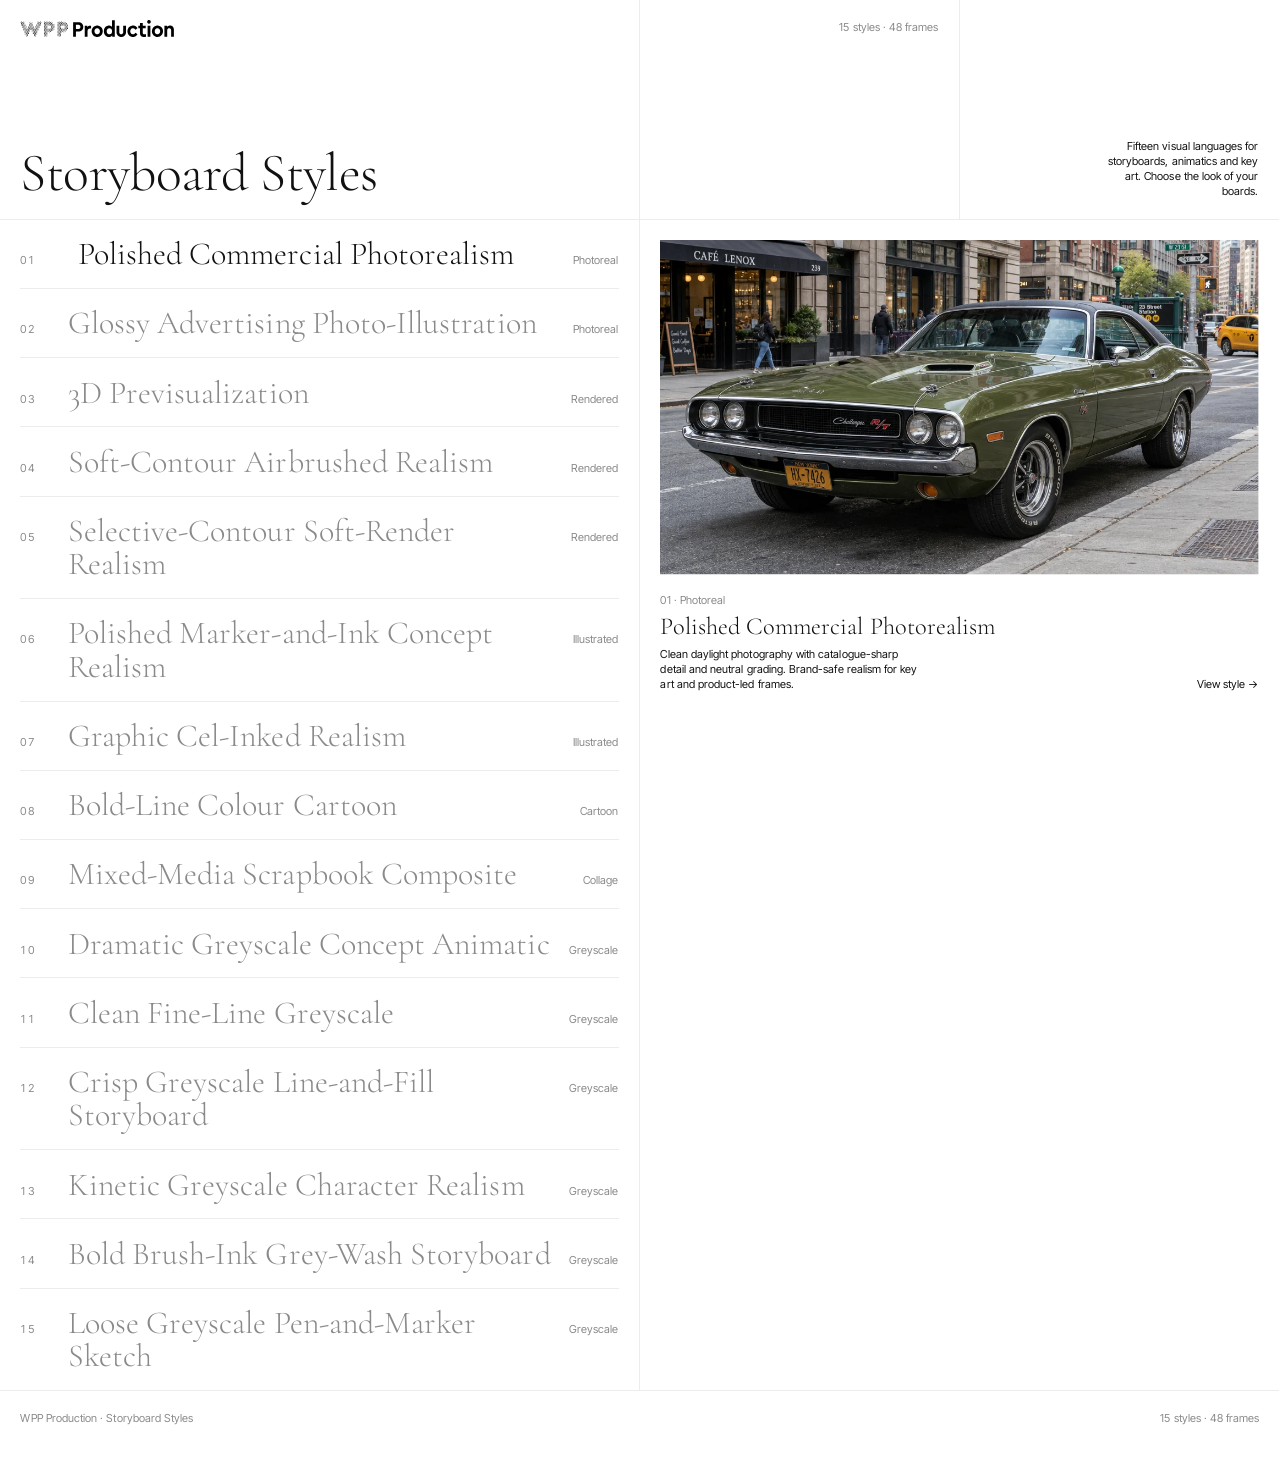
==== commit c592437a: "Add files via upload" ====
--- a/index.html
+++ b/index.html
@@ -4,9 +4,9 @@
   <meta charset="utf-8">
   <meta name="viewport" content="width=device-width, initial-scale=1">
   <title>Storyboard Styles · WPP Production</title>
-  <meta name="description" content="Twenty-two visual languages for storyboards, animatics and key art. Browse and choose the look of your boards.">
+  <meta name="description" content="Fifteen visual languages for storyboards, animatics and key art. Browse and choose the look of your boards.">
   <meta property="og:title" content="Storyboard Styles · WPP Production">
-  <meta property="og:description" content="Twenty-two visual languages for storyboards, animatics and key art.">
+  <meta property="og:description" content="Fifteen visual languages for storyboards, animatics and key art.">
   <link rel="icon" href="assets/favicon.svg" type="image/svg+xml">
   <link rel="preconnect" href="https://fonts.googleapis.com">
   <link rel="preconnect" href="https://fonts.gstatic.com" crossorigin>
@@ -24,7 +24,7 @@
 
   <footer class="foot">
     <span>WPP Production · Storyboard Styles</span>
-    <span id="foot-count">22 styles · 64 frames</span>
+    <span id="foot-count">15 styles · 48 frames</span>
   </footer>
 
   <!-- Lightbox -->
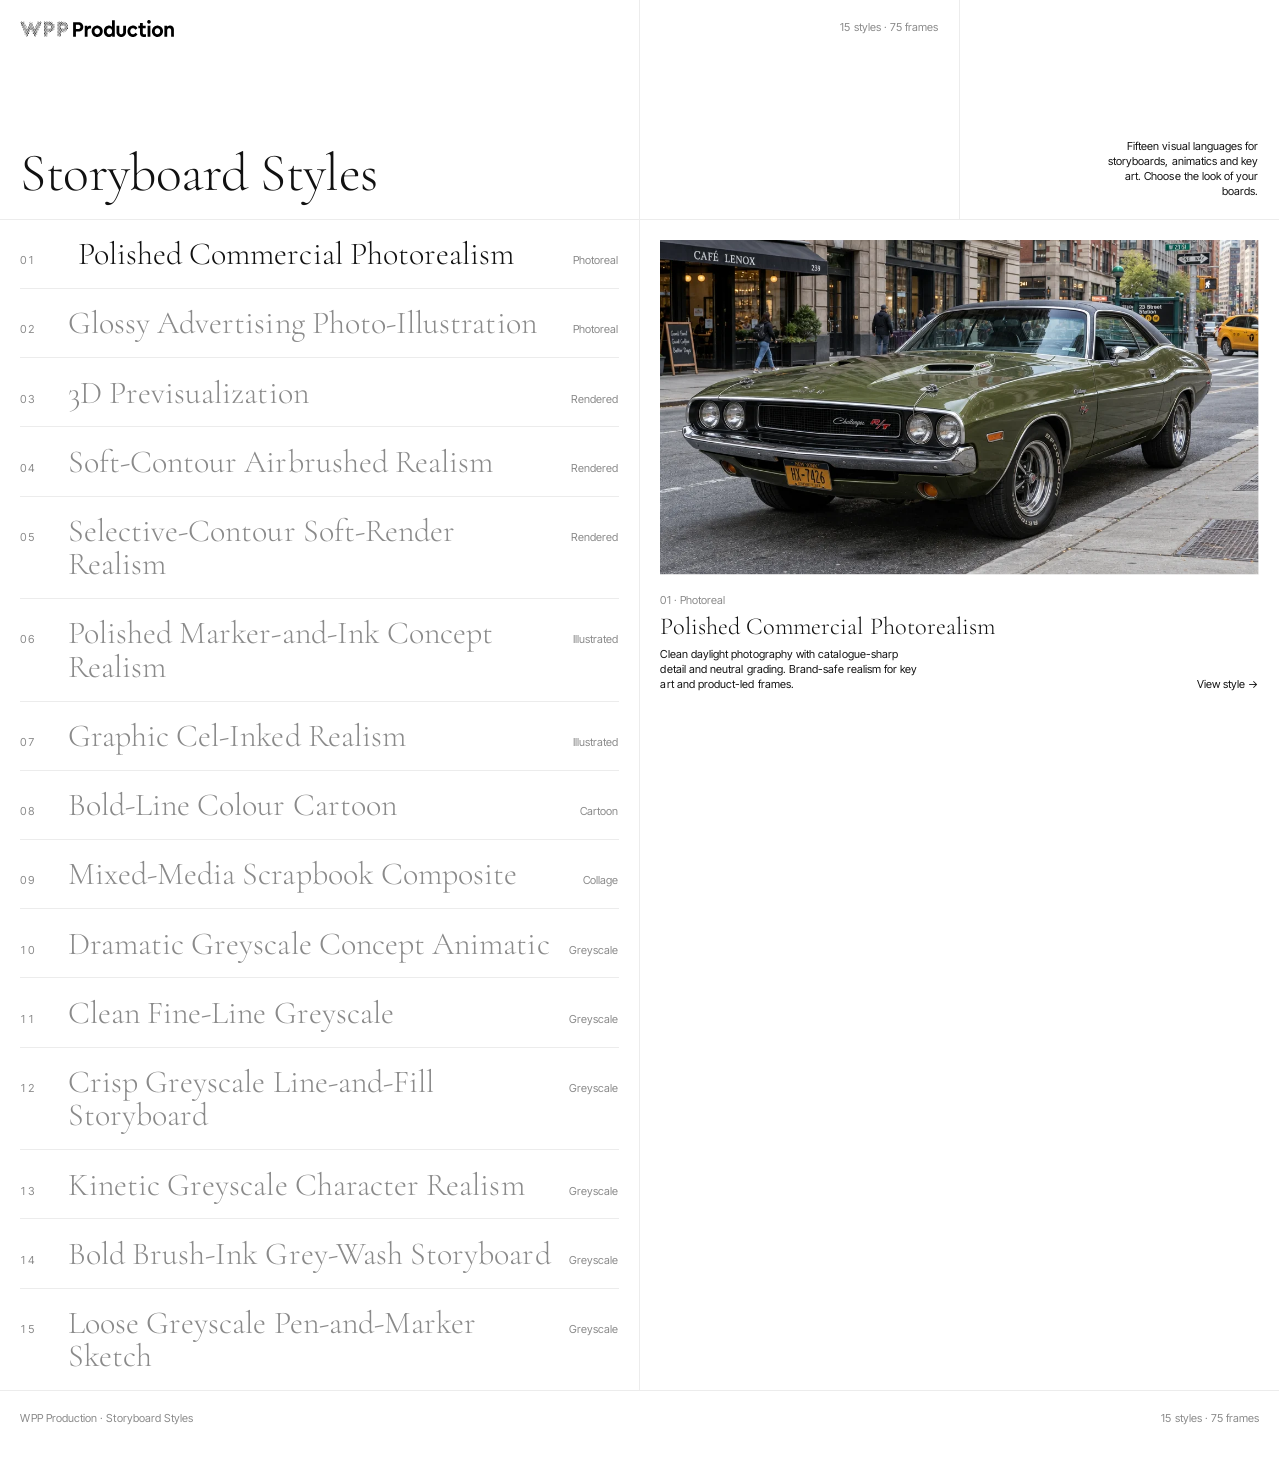
==== commit 65db91f9: "Add files via upload" ====
--- a/index.html
+++ b/index.html
@@ -24,7 +24,7 @@
 
   <footer class="foot">
     <span>WPP Production · Storyboard Styles</span>
-    <span id="foot-count">15 styles · 48 frames</span>
+    <span id="foot-count">15 styles · 75 frames</span>
   </footer>
 
   <!-- Lightbox -->
--- a/styles.css
+++ b/styles.css
@@ -393,3 +393,12 @@
 .logo-home { width: clamp(150px, 12vw, 250px); }
 .is-detail .header .logo { width: clamp(130px, 10vw, 210px); }
 @media (max-width: 760px) { .logo-home { width: 150px; } }
+
+/* Style pages: five-frame strip */
+.strip-row { grid-column: 1 / -1; aspect-ratio: auto !important; min-height: 0 !important; }
+.strip5 { display: grid; grid-template-columns: repeat(5, minmax(0, 1fr)); gap: var(--cell-pad); }
+.strip5 .thumb { display: flex; flex-direction: column; text-align: left; padding: 0; }
+@media (max-width: 760px) {
+  .strip5 { grid-template-columns: repeat(2, minmax(0, 1fr)); gap: 16px 12px; }
+  .strip5 .thumb:first-child { grid-column: 1 / -1; }
+}
